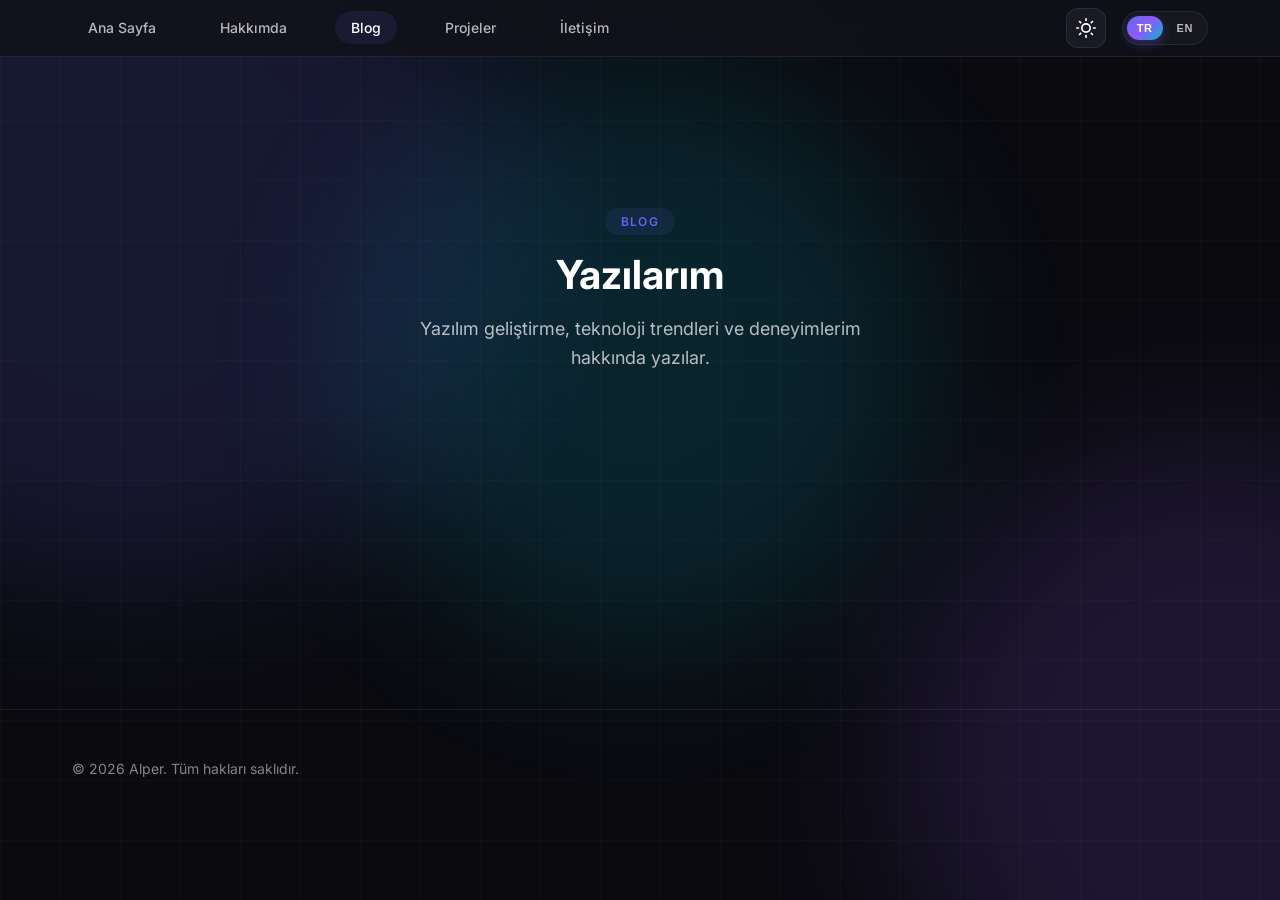
==== blog.html @ 4bd41f68 "Add files via upload" ====
<!DOCTYPE html>
<html lang="tr">

<head>
    <meta charset="UTF-8">
    <meta name="viewport" content="width=device-width, initial-scale=1.0">
    <meta name="description" content="Alper'in blog yazıları - Yazılım, teknoloji ve daha fazlası">
    <title>Blog | Alper</title>
    <link rel="preconnect" href="https://fonts.googleapis.com">
    <link rel="preconnect" href="https://fonts.gstatic.com" crossorigin>
    <link href="https://fonts.googleapis.com/css2?family=Inter:wght@300;400;500;600;700;800&display=swap"
        rel="stylesheet">
    <link rel="stylesheet" href="style.css">
</head>

<body>
    <!-- Animated Background -->
    <div class="bg-gradient">
        <div class="bg-blob"></div>
    </div>
    <div class="bg-grid"></div>
    <canvas id="bg-canvas"></canvas>

    <!-- Navigation -->
    <nav class="navbar scrolled" id="navbar">
        <div class="nav-container">

            <ul class="nav-menu">
                <li><a href="index.html#home" class="nav-link" data-i18n="nav-home">Ana Sayfa</a></li>
                <li><a href="index.html#about" class="nav-link" data-i18n="nav-about">Hakkımda</a></li>
                <li><a href="blog.html" class="nav-link active" data-i18n="nav-blog">Blog</a></li>
                <li><a href="projects.html" class="nav-link" data-i18n="nav-projects">Projeler</a></li>
                <li><a href="index.html#contact" class="nav-link" data-i18n="nav-contact">İletişim</a></li>
            </ul>
            <div class="nav-extra">
                <button id="theme-toggle" class="theme-toggle" aria-label="Toggle theme">
                    <svg class="sun-icon" xmlns="http://www.w3.org/2000/svg" width="20" height="20" viewBox="0 0 24 24"
                        fill="none" stroke="currentColor" stroke-width="2" stroke-linecap="round"
                        stroke-linejoin="round">
                        <circle cx="12" cy="12" r="5" />
                        <line x1="12" y1="1" x2="12" y2="3" />
                        <line x1="12" y1="21" x2="12" y2="23" />
                        <line x1="4.22" y1="4.22" x2="5.64" y2="5.64" />
                        <line x1="18.36" y1="18.36" x2="19.78" y2="19.78" />
                        <line x1="1" y1="12" x2="3" y2="12" />
                        <line x1="21" y1="12" x2="23" y2="12" />
                        <line x1="4.22" y1="19.78" x2="5.64" y2="18.36" />
                        <line x1="18.36" y1="5.64" x2="19.78" y2="4.22" />
                    </svg>
                    <svg class="moon-icon" xmlns="http://www.w3.org/2000/svg" width="20" height="20" viewBox="0 0 24 24"
                        fill="none" stroke="currentColor" stroke-width="2" stroke-linecap="round"
                        stroke-linejoin="round">
                        <path d="M21 12.79A9 9 0 1 1 11.21 3 7 7 0 0 0 21 12.79z" />
                    </svg>
                </button>
                <div class="lang-switch" id="lang-switch">
                    <button class="lang-btn active" data-lang="tr">TR</button>
                    <span class="lang-divider">|</span>
                    <button class="lang-btn" data-lang="en">EN</button>
                </div>
                <button class="nav-toggle" id="nav-toggle" aria-label="Toggle menu">
                    <span></span>
                    <span></span>
                    <span></span>
                </button>
            </div>
        </div>
    </nav>

    <!-- Blog Header -->
    <section class="page-header">
        <div class="section-container">
            <div class="section-header center">
                <span class="section-tag">Blog</span>
                <h1 class="section-title">Yazılarım <br><span class="gradient-text"></span></h1>
                <p class="section-subtitle">
                    Yazılım geliştirme, teknoloji trendleri ve deneyimlerim hakkında yazılar.
                </p>
            </div>
        </div>
    </section>

    <!-- Blog Posts -->
    <section class="blog-page">
        <div class="section-container">
            <div class="blog-grid" id="blog-grid">
                <!-- Articles will be loaded dynamically -->
            </div>
        </div>
    </section>

    <!-- Footer -->
    <footer class="footer">
        <div class="footer-container">
            <p data-i18n="footer-rights">&copy; 2026 Alper. Tüm hakları saklıdır.</p>
        </div>
    </footer>

    <script src="script.js"></script>
    <script>
        // Load all articles on blog page
        loadAllArticles();
    </script>
</body>

</html>
---- style.css ----
/* ============================================
   Modern Design System - GitHub.io Portfolio
   ============================================ */

/* CSS Custom Properties */
:root {
    /* Shared Properties */
    --space-xs: 0.25rem;
    --space-sm: 0.5rem;
    --space-md: 1rem;
    --space-lg: 1.5rem;
    --space-xl: 2rem;
    --space-2xl: 3rem;
    --space-3xl: 4rem;
    --space-4xl: 6rem;

    --font-family: 'Inter', -apple-system, BlinkMacSystemFont, sans-serif;
    --font-size-xs: 0.75rem;
    --font-size-sm: 0.875rem;
    --font-size-base: 1rem;
    --font-size-lg: 1.125rem;
    --font-size-xl: 1.25rem;
    --font-size-2xl: 1.5rem;
    --font-size-3xl: 2rem;
    --font-size-4xl: 2.5rem;
    --font-size-5xl: 3.5rem;
    --font-size-6xl: 4.5rem;

    --blur-sm: 8px;
    --blur-md: 16px;
    --blur-lg: 32px;
    --transition-fast: 150ms ease;
    --transition-base: 300ms ease;
    --transition-slow: 500ms ease;
    --radius-sm: 8px;
    --radius-md: 12px;
    --radius-lg: 16px;
    --radius-xl: 24px;
    --radius-full: 9999px;
}

/* Default Theme Variables (Dark Mode) */
:root {
    --bg-primary: #0a0a0f;
    --bg-secondary: #12121a;
    --bg-tertiary: #1a1a24;
    --bg-glass: rgba(18, 18, 26, 0.82);

    --text-primary: #ffffff;
    --text-secondary: rgba(255, 255, 255, 0.7);
    --text-muted: rgba(255, 255, 255, 0.5);

    --accent-primary: #6366f1;
    --accent-secondary: #8b5cf6;
    --accent-tertiary: #06b6d4;
    --accent-gradient: linear-gradient(135deg, #6366f1 0%, #8b5cf6 50%, #06b6d4 100%);

    --border-color: rgba(255, 255, 255, 0.08);
    --border-glow: rgba(99, 102, 241, 0.3);

    --grid-opacity: 0.02;
    --gradient-opacity-1: 0.15;
    --gradient-opacity-2: 0.12;
    --gradient-opacity-3: 0.1;

    --card-shadow: 0 20px 40px rgba(0, 0, 0, 0.3);
    --nav-shadow: none;
    --btn-secondary-bg: rgba(255, 255, 255, 0.03);
}

/* Light Theme Variables */
[data-theme="light"] {
    --bg-primary: #f8fafc;
    --bg-secondary: #ffffff;
    --bg-tertiary: #f1f5f9;
    --bg-glass: rgba(255, 255, 255, 0.8);

    --text-primary: #0f172a;
    --text-secondary: #475569;
    --text-muted: #64748b;

    --accent-primary: #4f46e5;
    --accent-secondary: #7c3aed;
    --accent-tertiary: #0891b2;
    --accent-gradient: linear-gradient(135deg, #4f46e5 0%, #7c3aed 50%, #0891b2 100%);

    --border-color: rgba(0, 0, 0, 0.08);
    --border-glow: rgba(79, 70, 229, 0.1);

    --grid-opacity: 0.03;
    --gradient-opacity-1: 0.08;
    --gradient-opacity-2: 0.06;
    --gradient-opacity-3: 0.05;

    --card-shadow: 0 4px 20px rgba(0, 0, 0, 0.05);
    --nav-shadow: 0 4px 20px rgba(0, 0, 0, 0.05);
    --btn-secondary-bg: rgba(0, 0, 0, 0.04);
}

/* Reset & Base */
*,
*::before,
*::after {
    margin: 0;
    padding: 0;
    box-sizing: border-box;
}

html {
    scroll-behavior: smooth;
    scroll-padding-top: 80px;
}

body {
    font-family: var(--font-family);
    font-size: var(--font-size-base);
    line-height: 1.6;
    color: var(--text-primary);
    background-color: transparent;
    /* Changed to transparent to show fixed background */
    overflow-x: hidden;
    -webkit-font-smoothing: antialiased;
}

/* Animated Background (Antigravity Style) */
.bg-gradient {
    position: fixed;
    top: 0;
    left: 0;
    width: 100%;
    height: 100vh;
    z-index: -2;
    overflow: hidden;
    background: var(--bg-primary);
    transition: background var(--transition-base);
}

.bg-gradient::before,
.bg-gradient::after,
.bg-blob {
    content: '';
    position: absolute;
    filter: blur(80px);
    border-radius: var(--radius-full);
    z-index: -1;
    opacity: var(--gradient-opacity-1);
    transition: background-color var(--transition-base);
}

/* Blob 1 - Indigo */
.bg-gradient::before {
    width: 60vw;
    height: 60vw;
    background: var(--accent-primary);
    top: calc(-20% + var(--m-y-1, 0px));
    left: calc(-20% + var(--m-x-1, 0px));
    animation: blobFloat 25s ease-in-out infinite alternate;
}

/* Blob 2 - Purple */
.bg-gradient::after {
    width: 50vw;
    height: 50vw;
    background: var(--accent-secondary);
    bottom: calc(-20% - var(--m-y-2, 0px));
    right: calc(-20% - var(--m-x-2, 0px));
    animation: blobFloat 30s ease-in-out infinite alternate-reverse;
}

/* Blob 3 - Cyan */
.bg-blob {
    width: 45vw;
    height: 45vw;
    background: var(--accent-tertiary);
    top: calc(40% + var(--m-y-3, 0px));
    left: calc(50% + var(--m-x-3, 0px));
    transform: translate(-50%, -50%);
    animation: blobFloat 20s ease-in-out infinite alternate;
}

@keyframes blobFloat {
    0% {
        transform: translate(0, 0) scale(1);
    }

    33% {
        transform: translate(5vw, 10vh) scale(1.1);
    }

    66% {
        transform: translate(-5vw, 5vh) scale(0.9);
    }

    100% {
        transform: translate(0, 0) scale(1);
    }
}

.bg-grid {
    position: fixed;
    top: 0;
    left: 0;
    width: 100%;
    height: 100%;
    background-image:
        linear-gradient(rgba(255, 255, 255, var(--grid-opacity)) 1px, transparent 1px),
        linear-gradient(90deg, rgba(255, 255, 255, var(--grid-opacity)) 1px, transparent 1px);
    background-size: 60px 60px;
    z-index: -1;
    transition: background-image var(--transition-base);
}

[data-theme="light"] .bg-grid {
    background-image:
        linear-gradient(rgba(0, 0, 0, var(--grid-opacity)) 1px, transparent 1px),
        linear-gradient(90deg, rgba(0, 0, 0, var(--grid-opacity)) 1px, transparent 1px);
}

#bg-canvas {
    position: fixed;
    top: 0;
    left: 0;
    width: 100%;
    height: 100%;
    z-index: -1;
    pointer-events: none;
    opacity: 0.8;
    /* Increased for better visibility */
}

/* Navigation */
.navbar {
    position: fixed;
    top: 0;
    left: 0;
    right: 0;
    z-index: 1000;
    padding: var(--space-md) 0;
    transition: var(--transition-base);
}

.navbar.scrolled {
    background: var(--bg-glass);
    backdrop-filter: blur(var(--blur-md));
    padding: var(--space-sm) 0;
    border-bottom: 1px solid var(--border-color);
    box-shadow: var(--nav-shadow);
}

.nav-container {
    max-width: 1200px;
    margin: 0 auto;
    padding: 0 var(--space-xl);
    display: flex;
    align-items: center;
    justify-content: space-between;
}

.nav-logo {
    text-decoration: none;
}

.logo-text {
    display: flex;
    align-items: center;
    justify-content: center;
    width: 44px;
    height: 44px;
    border-radius: var(--radius-md);
    background: var(--accent-gradient);
    color: var(--text-primary);
    font-weight: 700;
    font-size: var(--font-size-xl);
    transition: var(--transition-base);
}

.logo-text:hover {
    transform: scale(1.05);
    box-shadow: 0 0 30px rgba(99, 102, 241, 0.4);
}

.nav-menu {
    display: flex;
    gap: var(--space-xl);
    list-style: none;
}

.nav-link {
    color: var(--text-secondary);
    text-decoration: none;
    font-size: var(--font-size-sm);
    font-weight: 500;
    padding: var(--space-sm) var(--space-md);
    border-radius: var(--radius-full);
}

.nav-link:hover {
    color: var(--text-primary);
    background: rgba(255, 255, 255, 0.05);
}

.theme-toggle {
    background: var(--bg-tertiary);
    border: 1px solid var(--border-color);
    color: var(--text-primary);
    width: 40px;
    height: 40px;
    border-radius: var(--radius-md);
    display: flex;
    align-items: center;
    justify-content: center;
    cursor: pointer;
    transition: var(--transition-base);
}

.theme-toggle:hover {
    background: var(--bg-secondary);
    border-color: var(--accent-primary);
}

.theme-toggle .sun-icon {
    display: none;
}

[data-theme="dark"] .theme-toggle .moon-icon {
    display: none;
}

[data-theme="dark"] .theme-toggle .sun-icon {
    display: block;
}

.nav-extra {
    display: flex;
    align-items: center;
    gap: var(--space-md);
}

.lang-switch {
    display: flex;
    align-items: center;
    gap: 4px;
    background: var(--btn-secondary-bg);
    padding: 4px;
    border-radius: var(--radius-full);
    border: 1px solid var(--border-color);
    backdrop-filter: blur(var(--blur-sm));
}

.lang-btn {
    background: none;
    border: none;
    color: var(--text-secondary);
    font-size: 11px;
    font-weight: 700;
    cursor: pointer;
    padding: 6px 10px;
    border-radius: var(--radius-full);
    transition: var(--transition-fast);
    letter-spacing: 0.05em;
}

.lang-btn:hover {
    color: var(--text-primary);
}

.lang-btn.active {
    background: var(--accent-gradient);
    color: var(--text-primary);
    box-shadow: 0 4px 12px rgba(99, 102, 241, 0.3);
}

.lang-divider {
    color: var(--border-color);
    font-size: 10px;
    display: none;
    /* We handle it with padding and background now */
}

.nav-toggle {
    display: none;
    flex-direction: column;
    gap: 5px;
    background: none;
    border: none;
    cursor: pointer;
    padding: var(--space-sm);
}

.nav-toggle span {
    width: 24px;
    height: 2px;
    background: var(--text-primary);
    border-radius: 2px;
    transition: var(--transition-base);
}

/* Hero Section */
.hero {
    min-height: 100vh;
    display: grid;
    grid-template-columns: 1fr 1fr;
    gap: var(--space-4xl);
    align-items: center;
    max-width: 1200px;
    margin: 0 auto;
    padding: var(--space-4xl) var(--space-xl);
}

.hero-content {
    display: flex;
    flex-direction: column;
    gap: var(--space-lg);
}

.hero-badge {
    display: inline-flex;
    align-items: center;
    gap: var(--space-sm);
    padding: var(--space-sm) var(--space-lg);
    background: var(--btn-secondary-bg);
    border: 1px solid var(--border-color);
    border-radius: var(--radius-md);
    width: fit-content;
    font-family: 'Fira Code', 'Courier New', monospace;
    font-size: var(--font-size-sm);
    color: var(--accent-primary);
    animation: fadeInUp 0.6s ease;
}

.badge-dot {
    width: 8px;
    height: 8px;
    background: #22c55e;
    border-radius: 50%;
    animation: pulse 2s infinite;
}

@keyframes pulse {

    0%,
    100% {
        opacity: 1;
    }

    50% {
        opacity: 0.5;
    }
}

.hero-title {
    font-size: var(--font-size-6xl);
    font-weight: 800;
    line-height: 1.1;
    animation: fadeInUp 0.6s ease 0.1s both;
}

.title-line {
    display: block;
}

.title-gradient {
    display: block;
    background: var(--accent-gradient);
    -webkit-background-clip: text;
    -webkit-text-fill-color: transparent;
    background-clip: text;
}

.hero-description {
    font-size: var(--font-size-lg);
    color: var(--text-secondary);
    max-width: 480px;
    animation: fadeInUp 0.6s ease 0.2s both;
}

.hero-cta {
    display: flex;
    gap: var(--space-md);
    margin-top: var(--space-md);
    animation: fadeInUp 0.6s ease 0.3s both;
}

.btn {
    display: inline-flex;
    align-items: center;
    gap: var(--space-sm);
    padding: var(--space-md) var(--space-xl);
    border-radius: var(--radius-full);
    font-size: var(--font-size-sm);
    font-weight: 600;
    text-decoration: none;
    cursor: pointer;
    transition: var(--transition-base);
}

.btn-primary {
    background: var(--accent-gradient);
    color: var(--text-primary);
    border: 1px solid rgba(255, 255, 255, 0.1);
}

.btn-primary:hover {
    transform: translateY(-2px);
    box-shadow: 0 10px 40px rgba(99, 102, 241, 0.4);
}

.btn-primary svg {
    transition: var(--transition-base);
}

.btn-primary:hover svg {
    transform: translateX(4px);
}

.btn-secondary {
    background: var(--btn-secondary-bg);
    color: var(--text-primary);
    border: 1px solid var(--border-color);
}

.btn-secondary:hover {
    background: var(--bg-tertiary);
    border-color: var(--accent-primary);
    transform: translateY(-2px);
}

.btn-outline {
    background: transparent;
    color: var(--text-primary);
    border: 1px solid var(--border-color);
}

.btn-outline:hover {
    background: rgba(255, 255, 255, 0.05);
    border-color: var(--text-muted);
}

.btn-ghost {
    background: transparent;
    color: var(--text-muted);
    border: 1px solid var(--border-color);
}

.btn-ghost:hover {
    color: var(--text-primary);
    background: rgba(255, 255, 255, 0.05);
}

.hero-stats {
    display: flex;
    gap: var(--space-2xl);
    margin-top: var(--space-xl);
    animation: fadeInUp 0.6s ease 0.4s both;
}

.stat {
    display: flex;
    flex-direction: column;
}

.stat-number {
    font-size: var(--font-size-2xl);
    font-weight: 700;
    color: var(--text-primary);
}

.stat-label {
    font-size: var(--font-size-xs);
    color: var(--text-muted);
    text-transform: uppercase;
    letter-spacing: 0.05em;
}

/* Hero Visual */
.hero-visual {
    display: flex;
    justify-content: center;
    align-items: center;
    animation: fadeInUp 0.8s ease 0.3s both;
}

.hero-card {
    position: relative;
    width: 100%;
    max-width: 400px;
}

.card-glow {
    position: absolute;
    inset: -60px;
    background: var(--accent-gradient);
    opacity: 0.35;
    filter: blur(80px);
    border-radius: 50%;
    animation: glowPulse 4s ease-in-out infinite;
}

@keyframes glowPulse {

    0%,
    100% {
        opacity: 0.35;
        transform: scale(1);
    }

    50% {
        opacity: 0.5;
        transform: scale(1.15);
    }
}

.code-window {
    position: relative;
    background: #0d1117;
    /* Solid dark background for better contrast */
    border: 1px solid rgba(255, 255, 255, 0.1);
    border-radius: var(--radius-lg);
    backdrop-filter: blur(20px);
    overflow: hidden;
    box-shadow:
        0 25px 50px -12px rgba(0, 0, 0, 0.6),
        0 0 20px rgba(99, 102, 241, 0.2);
}

.window-header {
    display: flex;
    gap: var(--space-sm);
    padding: var(--space-md);
    background: rgba(0, 0, 0, 0.2);
    border-bottom: 1px solid var(--border-color);
}

.dot {
    width: 12px;
    height: 12px;
    border-radius: 50%;
}

.dot.red {
    background: #ff5f56;
}

.dot.yellow {
    background: #ffbd2e;
}

.dot.green {
    background: #27ca40;
}

.code-content {
    padding: var(--space-lg);
    font-family: 'Fira Code', 'Monaco', monospace;
    font-size: var(--font-size-sm);
    line-height: 1.8;
    overflow-x: auto;
    color: #ffffff;
}

.code-content code {
    display: block;
    white-space: pre;
}

.keyword {
    color: #c792ea;
}

.variable {
    color: #82aaff;
}

.property {
    color: #89ddff;
}

.string {
    color: #c3e88d;
}

/* Sections Common */
.section-container {
    max-width: 1200px;
    margin: 0 auto;
    padding: var(--space-xl) var(--space-3xl);
}

.section-header {
    margin-bottom: var(--space-3xl);
}

.section-header.center {
    text-align: center;
}

.section-tag {
    display: inline-block;
    padding: var(--space-xs) var(--space-md);
    background: rgba(99, 102, 241, 0.1);
    color: var(--accent-primary);
    font-size: var(--font-size-xs);
    font-weight: 600;
    text-transform: uppercase;
    letter-spacing: 0.1em;
    border-radius: var(--radius-full);
    margin-bottom: var(--space-md);
}

.section-title {
    font-size: var(--font-size-4xl);
    font-weight: 700;
    line-height: 1.2;
}

.gradient-text {
    background: var(--accent-gradient);
    -webkit-background-clip: text;
    -webkit-text-fill-color: transparent;
    background-clip: text;
}

.section-subtitle {
    font-size: var(--font-size-lg);
    color: var(--text-secondary);
    margin-top: var(--space-md);
    max-width: 500px;
    margin-left: auto;
    margin-right: auto;
}

/* About Section */
.about {
    position: relative;
}

.about-content {
    display: grid;
    gap: var(--space-xl);
}

.about-text {
    display: flex;
    flex-direction: column;
    gap: var(--space-md);
}

.about-text p {
    color: var(--text-secondary);
    font-size: var(--font-size-lg);
}

.skills-grid {
    display: grid;
    grid-template-columns: repeat(auto-fit, minmax(250px, 1fr));
    gap: var(--space-lg);
}

.skill-card {
    padding: var(--space-xl);
    background: var(--bg-glass);
    border: 1px solid var(--border-color);
    border-radius: var(--radius-lg);
    backdrop-filter: blur(var(--blur-sm));
    transition: var(--transition-base);
}

.skill-card:hover {
    transform: translateY(-4px);
    border-color: var(--border-glow);
    box-shadow: 0 20px 40px rgba(0, 0, 0, 0.3);
}

.skill-icon {
    display: flex;
    align-items: center;
    justify-content: center;
    width: 48px;
    height: 48px;
    background: var(--accent-gradient);
    border-radius: var(--radius-md);
    margin-bottom: var(--space-md);
}

.skill-icon svg {
    color: var(--text-primary);
}

.skill-card h3 {
    font-size: var(--font-size-lg);
    font-weight: 600;
    margin-bottom: var(--space-sm);
}

.skill-card p {
    color: var(--text-muted);
    font-size: var(--font-size-sm);
}

/* Projects Section */
.projects {
    position: relative;
}

.projects-grid {
    display: grid;
    grid-template-columns: repeat(auto-fit, minmax(340px, 1fr));
    gap: var(--space-lg);
}

.project-card {
    background: var(--bg-glass);
    border: 1px solid var(--border-color);
    border-radius: var(--radius-xl);
    overflow: hidden;
    backdrop-filter: blur(var(--blur-sm));
    transition: var(--transition-base);
}

.project-card:hover {
    transform: translateY(-8px);
    border-color: var(--border-glow);
    box-shadow: 0 30px 60px rgba(0, 0, 0, 0.4);
}

.project-card.featured {
    grid-column: span 2;
}

.project-image {
    position: relative;
    height: 200px;
    background: linear-gradient(135deg, var(--bg-secondary), var(--bg-tertiary));
    overflow: hidden;
}

.project-card.featured .project-image {
    height: 280px;
}

.project-placeholder {
    position: absolute;
    inset: 0;
    display: flex;
    align-items: center;
    justify-content: center;
    color: var(--text-muted);
}

.project-overlay {
    position: absolute;
    inset: 0;
    background: linear-gradient(to top, var(--bg-secondary) 0%, transparent 100%);
}

.project-content {
    padding: var(--space-xl);
}

.project-tags {
    display: flex;
    flex-wrap: wrap;
    gap: var(--space-sm);
    margin-bottom: var(--space-md);
}

.tag {
    padding: var(--space-xs) var(--space-sm);
    background: rgba(99, 102, 241, 0.1);
    color: var(--accent-primary);
    font-size: var(--font-size-xs);
    font-weight: 500;
    border-radius: var(--radius-sm);
}

.project-title {
    font-size: var(--font-size-xl);
    font-weight: 600;
    margin-bottom: var(--space-sm);
}

.project-description {
    color: var(--text-secondary);
    font-size: var(--font-size-sm);
    margin-bottom: var(--space-lg);
}

.project-links {
    display: flex;
    gap: var(--space-md);
}

.project-link {
    display: inline-flex;
    align-items: center;
    gap: var(--space-sm);
    color: var(--text-secondary);
    text-decoration: none;
    font-size: var(--font-size-sm);
    font-weight: 500;
    transition: var(--transition-fast);
}

.project-link:hover {
    color: var(--accent-primary);
}

/* Contact Section */
.contact {
    position: relative;
}

.contact-content {
    display: flex;
    flex-direction: column;
    align-items: center;
    gap: var(--space-xl);
}

.contact-card {
    position: relative;
    display: flex;
    align-items: center;
    padding: var(--space-xs);
    background: var(--bg-glass);
    border: 1px solid var(--border-color);
    border-radius: var(--radius-full);
    backdrop-filter: blur(var(--blur-md));
    transition: width 2s ease-in-out;
    background: 2s ease-in-out;
    border-color: 2s ease-in-out;
    box-shadow: 2s ease-in-out;
    width: 56px;
    height: 56px;
    cursor: pointer;
}

@keyframes scale-up-left-normal {
    0% {
        transform: scale(0.5);
        transform-origin: 0% 50%;
    }

    100% {
        transform: scale(1);
        transform-origin: 0% 50%;
    }
}


.contact-card:hover {
    animation: scale-up-left-normal 1s ease 0s normal backwards;
    width: 320px;
    background: rgba(255, 255, 255, 0.08);
    border-color: var(--accent-primary);
    box-shadow: 0 10px 30px rgba(0, 0, 0, 0.3);
}

.contact-icon {
    width: 40px;
    height: 40px;
    min-width: 40px;
    display: flex;
    align-items: center;
    justify-content: center;
    background: var(--accent-gradient);
    border-radius: var(--radius-full);
    flex-shrink: 0;
    margin: 4px;
    box-shadow: 0 4px 10px rgba(0, 0, 0, 0.2);
    transition: transform 2s ease-in-out;
}

.contact-icon svg {
    width: 20px;
    height: 20px;
    color: var(--text-primary);
}

.contact-info-wrapper {
    margin-left: var(--space-md);
    opacity: 0;
    transform: translateX(20px);
    transition: opacity 1.8s ease-in-out,
        transform 1.8s ease-in-out;
    white-space: nowrap;
}

.contact-card:hover .contact-info-wrapper {
    opacity: 1;
    transform: translateX(0);
}

.contact-buttons {
    display: flex;
    gap: var(--space-xl);
    align-items: center;
    justify-content: center;
}

.contact-email-card {
    position: relative;
    display: flex;
    flex-direction: row;
    align-items: center;
    justify-content: flex-start;
    width: 64px;
    height: 64px;
    background: var(--bg-glass);
    border: 1px solid var(--border-color);
    border-radius: var(--radius-full);
    backdrop-filter: blur(var(--blur-md));
    transition: width 0.7s cubic-bezier(0.65, 0, 0.35, 1);
    overflow: hidden;
    cursor: default;
    transform-origin: left center;
    padding: 0;
    box-sizing: border-box;
}

.contact-email-card:hover {
    width: 340px;
    border-color: var(--accent-primary);
    box-shadow: 0 10px 20px rgba(99, 102, 241, 0.1);
}

.contact-email-card .contact-icon {
    width: 62px;
    height: 62px;
    min-width: 62px;
    display: flex;
    align-items: center;
    justify-content: center;
    flex-shrink: 0;
    margin: 0;
}

.contact-email-card .contact-icon svg {
    width: 28px;
    height: 28px;
    color: var(--text-primary);
}

.contact-email-info {
    opacity: 0;
    transform: translateX(10px);
    transition: all 0.55s cubic-bezier(0.65, 0, 0.35, 1);
    white-space: nowrap;
    padding-left: var(--space-md);
    padding-right: var(--space-xl);
}

.contact-email-card:hover .contact-email-info {
    opacity: 1;
    transform: translateX(0);
}

.contact-email-text {
    font-size: var(--font-size-lg);
    font-weight: 600;
    color: var(--text-primary);
}

.contact-btn {
    display: flex;
    align-items: center;
    justify-content: center;
    width: 64px;
    height: 64px;
    background: var(--bg-glass);
    border: 1px solid var(--border-color);
    border-radius: var(--radius-full);
    color: var(--text-primary);
    transition: all 0.4s cubic-bezier(0.4, 0, 0.2, 1);
    backdrop-filter: blur(var(--blur-md));
}

.contact-btn:hover {
    transform: translateY(-5px) scale(1.05);
    border-color: var(--accent-primary);
    background: rgba(255, 255, 255, 0.08);
    box-shadow: 0 15px 30px rgba(99, 102, 241, 0.2);
    color: var(--accent-primary);
}

.contact-btn svg {
    width: 28px;
    height: 28px;
}

/* Footer */
.footer {
    border-top: 1px solid var(--border-color);
    padding: var(--space-2xl) 0;
}

.footer-container {
    max-width: 1200px;
    margin: 0 auto;
    padding: 0 var(--space-xl);
    display: flex;
    justify-content: space-between;
    align-items: center;
    flex-wrap: wrap;
    gap: var(--space-md);
}

.footer p {
    color: var(--text-muted);
    font-size: var(--font-size-sm);
}

.footer-tagline {
    color: var(--text-secondary);
}

/* Animations */
@keyframes fadeInUp {
    from {
        opacity: 0;
        transform: translateY(30px);
    }

    to {
        opacity: 1;
        transform: translateY(0);
    }
}

.fade-in {
    opacity: 0;
    transform: translateY(30px);
    transition: opacity 0.6s ease, transform 0.6s ease;
}

.fade-in.visible {
    opacity: 1;
    transform: translateY(0);
}

/* Responsive */
@media (max-width: 1024px) {
    .hero {
        grid-template-columns: 1fr;
        text-align: center;
        gap: var(--space-3xl);
    }

    .hero-content {
        align-items: center;
    }

    .hero-badge {
        margin-left: auto;
        margin-right: auto;
    }

    .hero-description {
        margin-left: auto;
        margin-right: auto;
    }

    .hero-cta {
        justify-content: center;
    }

    .hero-stats {
        justify-content: center;
    }

    .hero-visual {
        order: -1;
    }

    .hero-card {
        max-width: 350px;
    }

    .project-card.featured {
        grid-column: span 1;
    }
}

@media (max-width: 768px) {
    :root {
        --font-size-6xl: 2.5rem;
        --font-size-5xl: 2rem;
        --font-size-4xl: 1.75rem;
    }

    .nav-menu {
        position: fixed;
        top: 0;
        right: -100%;
        width: 100%;
        height: 100vh;
        background: var(--bg-primary);
        flex-direction: column;
        justify-content: center;
        align-items: center;
        transition: var(--transition-base);
    }

    .nav-menu.active {
        right: 0;
    }

    .nav-toggle {
        display: flex;
        z-index: 1001;
    }

    .nav-toggle.active span:nth-child(1) {
        transform: rotate(45deg) translate(5px, 5px);
    }

    .nav-toggle.active span:nth-child(2) {
        opacity: 0;
    }

    .nav-toggle.active span:nth-child(3) {
        transform: rotate(-45deg) translate(5px, -5px);
    }

    .hero-stats {
        flex-direction: column;
        gap: var(--space-md);
    }

    .projects-grid {
        grid-template-columns: 1fr;
    }

    .footer-container {
        flex-direction: column;
        text-align: center;
    }
}

/* ============================================
   Blog Section Styles
   ============================================ */

/* Blog Grid */
.blog {
    position: relative;
}

.blog-grid {
    display: grid;
    grid-template-columns: repeat(auto-fit, minmax(320px, 1fr));
    gap: var(--space-lg);
    margin-bottom: var(--space-2xl);
}

.blog-cta {
    text-align: center;
    margin-top: var(--space-xl);
}

/* Blog Card */
.blog-card {
    display: flex;
    flex-direction: column;
    background: var(--bg-glass);
    border: 1px solid var(--border-color);
    border-radius: var(--radius-xl);
    overflow: hidden;
    backdrop-filter: blur(var(--blur-sm));
    transition: var(--transition-base);
    text-decoration: none;
}

.blog-card:hover {
    transform: translateY(-6px);
    border-color: var(--border-glow);
    box-shadow: 0 25px 50px rgba(0, 0, 0, 0.35);
}

.blog-card-image {
    position: relative;
    height: 180px;
    background: linear-gradient(135deg, var(--accent-primary) 0%, var(--accent-secondary) 100%);
    display: flex;
    align-items: center;
    justify-content: center;
    overflow: hidden;
}

.blog-card-image::before {
    content: '';
    position: absolute;
    inset: 0;
    background: url("data:image/svg+xml,%3Csvg width='60' height='60' viewBox='0 0 60 60' xmlns='http://www.w3.org/2000/svg'%3E%3Cg fill='none' fill-rule='evenodd'%3E%3Cg fill='%23ffffff' fill-opacity='0.05'%3E%3Cpath d='M36 34v-4h-2v4h-4v2h4v4h2v-4h4v-2h-4zm0-30V0h-2v4h-4v2h4v4h2V6h4V4h-4zM6 34v-4H4v4H0v2h4v4h2v-4h4v-2H6zM6 4V0H4v4H0v2h4v4h2V6h4V4H6z'/%3E%3C/g%3E%3C/g%3E%3C/svg%3E");
}

/* Blog Image Styling */
.blog-card-image img {
    width: 100%;
    height: 100%;
    object-fit: cover;
    transition: transform 0.5s ease;
}

.blog-card:hover .blog-card-image img {
    transform: scale(1.1);
}

.blog-card-icon {
    color: rgba(255, 255, 255, 0.3);
    z-index: 1;
}

.blog-card-content {
    padding: var(--space-xl);
    display: flex;
    flex-direction: column;
    flex-grow: 1;
}

.blog-card-meta {
    display: flex;
    align-items: center;
    gap: var(--space-md);
    margin-bottom: var(--space-md);
    font-size: var(--font-size-xs);
    color: var(--text-muted);
}

.blog-card-category {
    padding: var(--space-xs) var(--space-sm);
    background: rgba(99, 102, 241, 0.1);
    color: var(--accent-primary);
    border-radius: var(--radius-sm);
    font-weight: 500;
}

.blog-card-title {
    font-size: var(--font-size-xl);
    font-weight: 600;
    color: var(--text-primary);
    margin-bottom: var(--space-sm);
    line-height: 1.3;
}

.blog-card-excerpt {
    font-size: var(--font-size-sm);
    color: var(--text-secondary);
    line-height: 1.6;
    flex-grow: 1;
}

.blog-card-footer {
    display: flex;
    align-items: center;
    justify-content: space-between;
    margin-top: var(--space-lg);
    padding-top: var(--space-md);
    border-top: 1px solid var(--border-color);
}

.blog-card-read {
    display: inline-flex;
    align-items: center;
    gap: var(--space-sm);
    color: var(--accent-primary);
    font-size: var(--font-size-sm);
    font-weight: 500;
}

.blog-card-read svg {
    transition: var(--transition-fast);
}

.blog-card:hover .blog-card-read svg {
    transform: translateX(4px);
}

/* Page Header for Blog/Article */
.page-header {
    padding-top: calc(80px + var(--space-4xl));
    padding-bottom: var(--space-xl);
}

/* Blog Page */
.blog-page {
    padding-bottom: var(--space-4xl);
}

/* Article Page */
.article-page {
    max-width: 800px;
    margin: 0 auto;
    padding: calc(80px + var(--space-4xl)) var(--space-xl) var(--space-4xl);
}

.article-header {
    margin-bottom: var(--space-2xl);
    text-align: center;
}

.article-featured-image {
    width: 100%;
    height: 400px;
    border-radius: var(--radius-xl);
    overflow: hidden;
    margin-bottom: var(--space-2xl);
    box-shadow: 0 20px 40px rgba(0, 0, 0, 0.3);
}

.article-featured-image img {
    width: 100%;
    height: 100%;
    object-fit: cover;
}

.article-category {
    display: inline-block;
    padding: var(--space-xs) var(--space-md);
    background: rgba(99, 102, 241, 0.1);
    color: var(--accent-primary);
    font-size: var(--font-size-xs);
    font-weight: 600;
    text-transform: uppercase;
    letter-spacing: 0.1em;
    border-radius: var(--radius-full);
    margin-bottom: var(--space-md);
}

.article-title {
    font-size: var(--font-size-4xl);
    font-weight: 700;
    line-height: 1.2;
    margin-bottom: var(--space-lg);
}

.article-meta {
    display: flex;
    align-items: center;
    justify-content: center;
    gap: var(--space-lg);
    color: var(--text-muted);
    font-size: var(--font-size-sm);
}

.article-meta span {
    display: flex;
    align-items: center;
    gap: var(--space-sm);
}

.article-content {
    color: var(--text-secondary);
    font-size: var(--font-size-lg);
    line-height: 1.8;
}

.article-content h2 {
    color: var(--text-primary);
    font-size: var(--font-size-2xl);
    font-weight: 600;
    margin-top: var(--space-3xl);
    margin-bottom: var(--space-lg);
}

.article-content h3 {
    color: var(--text-primary);
    font-size: var(--font-size-xl);
    font-weight: 600;
    margin-top: var(--space-2xl);
    margin-bottom: var(--space-md);
}

.article-content p {
    margin-bottom: var(--space-lg);
}

.article-content a {
    color: var(--accent-primary);
    text-decoration: none;
    border-bottom: 1px solid transparent;
    transition: var(--transition-fast);
}

.article-content a:hover {
    border-bottom-color: var(--accent-primary);
}

.article-content code {
    background: var(--bg-tertiary);
    padding: var(--space-xs) var(--space-sm);
    border-radius: var(--radius-sm);
    font-family: 'Fira Code', monospace;
    font-size: 0.9em;
}

.article-content pre {
    background: var(--bg-secondary);
    border: 1px solid var(--border-color);
    border-radius: var(--radius-md);
    padding: var(--space-lg);
    overflow-x: auto;
    margin: var(--space-xl) 0;
}

.article-content pre code {
    background: none;
    padding: 0;
}

.article-content ul,
.article-content ol {
    margin: var(--space-lg) 0;
    padding-left: var(--space-xl);
}

.article-content li {
    margin-bottom: var(--space-sm);
}

.article-content blockquote {
    border-left: 3px solid var(--accent-primary);
    padding-left: var(--space-lg);
    margin: var(--space-xl) 0;
    font-style: italic;
    color: var(--text-muted);
}

.article-tags {
    display: flex;
    flex-wrap: wrap;
    gap: var(--space-sm);
    margin-top: var(--space-3xl);
    padding-top: var(--space-xl);
    border-top: 1px solid var(--border-color);
}

.article-back {
    display: inline-flex;
    align-items: center;
    gap: var(--space-sm);
    color: var(--text-secondary);
    text-decoration: none;
    font-size: var(--font-size-sm);
    font-weight: 500;
    margin-bottom: var(--space-xl);
    transition: var(--transition-fast);
}

.article-back:hover {
    color: var(--accent-primary);
}

.article-back svg {
    transition: var(--transition-fast);
}

.article-back:hover svg {
    transform: translateX(-4px);
}

/* Nav link active state */
.nav-link.active {
    color: var(--text-primary);
    background: rgba(99, 102, 241, 0.1);
}

/* Responsive Blog */
@media (max-width: 768px) {
    .blog-grid {
        grid-template-columns: 1fr;
    }

    .article-title {
        font-size: var(--font-size-3xl);
    }

    .article-meta {
        flex-direction: column;
        gap: var(--space-sm);
    }
}

/* ============================================
   GitHub Projects Page Styles
   ============================================ */

/* GitHub Stats */
.github-stats {
    margin-top: var(--space-2xl);
}

.github-stats-grid {
    display: grid;
    grid-template-columns: repeat(4, 1fr);
    gap: var(--space-lg);
}

.github-stat-card {
    display: flex;
    flex-direction: column;
    align-items: center;
    padding: var(--space-xl);
    background: var(--bg-glass);
    border: 1px solid var(--border-color);
    border-radius: var(--radius-xl);
    backdrop-filter: blur(var(--blur-sm));
    transition: var(--transition-base);
}

.github-stat-card:hover {
    transform: translateY(-4px);
    border-color: var(--border-glow);
    box-shadow: 0 20px 40px rgba(0, 0, 0, 0.3);
}

.github-stat-icon {
    display: flex;
    align-items: center;
    justify-content: center;
    width: 48px;
    height: 48px;
    background: var(--accent-gradient);
    border-radius: var(--radius-md);
    margin-bottom: var(--space-md);
}

.github-stat-icon svg {
    color: var(--text-primary);
}

.github-stat-value {
    font-size: var(--font-size-3xl);
    font-weight: 700;
    color: var(--text-primary);
    background: var(--accent-gradient);
    -webkit-background-clip: text;
    -webkit-text-fill-color: transparent;
    background-clip: text;
}

.github-stat-label {
    font-size: var(--font-size-sm);
    color: var(--text-muted);
    text-transform: uppercase;
    letter-spacing: 0.05em;
    margin-top: var(--space-xs);
}

/* Filter Tabs */
.projects-filter-section {
    padding-top: 0;
    padding-bottom: var(--space-xl);
}

.filter-tabs {
    display: flex;
    gap: var(--space-md);
    justify-content: center;
    flex-wrap: wrap;
}

.filter-tab {
    display: inline-flex;
    align-items: center;
    gap: var(--space-sm);
    padding: var(--space-md) var(--space-xl);
    background: var(--bg-glass);
    border: 1px solid var(--border-color);
    border-radius: var(--radius-full);
    color: var(--text-secondary);
    font-size: var(--font-size-sm);
    font-weight: 500;
    cursor: pointer;
    transition: var(--transition-base);
}

.filter-tab:hover {
    border-color: var(--text-muted);
    color: var(--text-primary);
}

.filter-tab.active {
    background: var(--accent-gradient);
    border-color: transparent;
    color: var(--text-primary);
}

.filter-tab svg {
    opacity: 0.7;
}

.filter-tab.active svg {
    opacity: 1;
}

/* Projects Page */
.projects-page {
    padding-top: 0;
    padding-bottom: var(--space-4xl);
}

/* GitHub Projects Grid */
.github-projects-grid {
    display: grid;
    grid-template-columns: repeat(auto-fill, minmax(350px, 1fr));
    gap: var(--space-lg);
}

/* Loading State */
.projects-loading {
    display: flex;
    flex-direction: column;
    align-items: center;
    gap: var(--space-lg);
    padding: var(--space-4xl);
    color: var(--text-secondary);
}

.loading-spinner {
    width: 48px;
    height: 48px;
    border: 3px solid var(--border-color);
    border-top-color: var(--accent-primary);
    border-radius: 50%;
    animation: spin 1s linear infinite;
}

@keyframes spin {
    to {
        transform: rotate(360deg);
    }
}

/* Error State */
.projects-error {
    display: flex;
    flex-direction: column;
    align-items: center;
    gap: var(--space-lg);
    padding: var(--space-4xl);
    color: var(--text-secondary);
    text-align: center;
}

.projects-error svg {
    color: var(--text-muted);
}

/* GitHub Project Card */
.github-project-card {
    display: flex;
    flex-direction: column;
    padding: var(--space-xl);
    background: var(--bg-glass);
    border: 1px solid var(--border-color);
    border-radius: var(--radius-xl);
    backdrop-filter: blur(var(--blur-sm));
    transition: var(--transition-base);
}

.github-project-card:hover {
    transform: translateY(-6px);
    border-color: var(--border-glow);
    box-shadow: 0 25px 50px rgba(0, 0, 0, 0.35);
}

.github-project-header {
    display: flex;
    align-items: center;
    gap: var(--space-md);
    margin-bottom: var(--space-md);
}

.github-project-icon {
    display: flex;
    align-items: center;
    justify-content: center;
    width: 40px;
    height: 40px;
    background: rgba(99, 102, 241, 0.1);
    border-radius: var(--radius-md);
    color: var(--accent-primary);
    flex-shrink: 0;
}

.github-project-name {
    font-size: var(--font-size-lg);
    font-weight: 600;
    color: var(--text-primary);
    overflow: hidden;
    text-overflow: ellipsis;
    white-space: nowrap;
}

.github-project-description {
    font-size: var(--font-size-sm);
    color: var(--text-secondary);
    line-height: 1.6;
    flex-grow: 1;
    margin-bottom: var(--space-lg);
    display: -webkit-box;
    -webkit-line-clamp: 3;
    line-clamp: 3;
    -webkit-box-orient: vertical;
    overflow: hidden;
}

.github-project-meta {
    display: flex;
    align-items: center;
    gap: var(--space-lg);
    margin-bottom: var(--space-lg);
    flex-wrap: wrap;
}

.github-project-language {
    display: inline-flex;
    align-items: center;
    gap: var(--space-sm);
    font-size: var(--font-size-xs);
    color: var(--text-secondary);
}

.language-dot {
    width: 12px;
    height: 12px;
    border-radius: 50%;
}

.github-project-stat {
    display: inline-flex;
    align-items: center;
    gap: var(--space-xs);
    font-size: var(--font-size-xs);
    color: var(--text-muted);
}

.github-project-stat svg {
    opacity: 0.7;
}

.github-project-footer {
    display: flex;
    align-items: center;
    justify-content: space-between;
    padding-top: var(--space-md);
    border-top: 1px solid var(--border-color);
}

.github-project-updated {
    display: inline-flex;
    align-items: center;
    gap: var(--space-sm);
    font-size: var(--font-size-xs);
    color: var(--text-muted);
}

.github-project-links {
    display: flex;
    gap: var(--space-md);
}

.github-project-link {
    display: flex;
    align-items: center;
    justify-content: center;
    width: 36px;
    height: 36px;
    background: rgba(255, 255, 255, 0.05);
    border-radius: var(--radius-md);
    color: var(--text-secondary);
    transition: var(--transition-fast);
}

.github-project-link:hover {
    background: var(--accent-primary);
    color: var(--text-primary);
}

/* ============================================
   Enhanced Blog Styles
   ============================================ */

/* Article Share */
.article-share {
    display: flex;
    align-items: center;
    gap: var(--space-lg);
    margin-top: var(--space-2xl);
    padding-top: var(--space-xl);
    border-top: 1px solid var(--border-color);
}

.share-label {
    font-size: var(--font-size-sm);
    color: var(--text-muted);
    font-weight: 500;
}

.share-buttons {
    display: flex;
    gap: var(--space-md);
}

.share-button {
    display: flex;
    align-items: center;
    justify-content: center;
    width: 44px;
    height: 44px;
    background: var(--bg-glass);
    border: 1px solid var(--border-color);
    border-radius: var(--radius-md);
    color: var(--text-secondary);
    text-decoration: none;
    cursor: pointer;
    transition: var(--transition-fast);
}

.share-button:hover {
    transform: translateY(-2px);
    border-color: var(--border-glow);
}

.share-button.twitter:hover {
    background: #1da1f2;
    border-color: #1da1f2;
    color: white;
}

.share-button.linkedin:hover {
    background: #0077b5;
    border-color: #0077b5;
    color: white;
}

.share-button.copy:hover {
    background: var(--accent-primary);
    border-color: var(--accent-primary);
    color: white;
}

/* Toast Notification */
.toast {
    position: fixed;
    bottom: 30px;
    left: 50%;
    transform: translateX(-50%) translateY(100px);
    padding: var(--space-md) var(--space-xl);
    background: var(--accent-gradient);
    color: var(--text-primary);
    font-size: var(--font-size-sm);
    font-weight: 500;
    border-radius: var(--radius-full);
    box-shadow: 0 10px 40px rgba(99, 102, 241, 0.4);
    z-index: 9999;
    opacity: 0;
    transition: all 0.3s ease;
}

.toast.show {
    transform: translateX(-50%) translateY(0);
    opacity: 1;
}

/* Code Block Styles */
.code-block {
    background: var(--bg-secondary);
    border: 1px solid var(--border-color);
    border-radius: var(--radius-md);
    padding: var(--space-lg);
    overflow-x: auto;
    margin: var(--space-xl) 0;
    position: relative;
}

.code-block::before {
    content: attr(class);
    position: absolute;
    top: 0;
    right: 0;
    padding: var(--space-xs) var(--space-md);
    background: rgba(99, 102, 241, 0.1);
    color: var(--accent-primary);
    font-size: var(--font-size-xs);
    text-transform: uppercase;
    letter-spacing: 0.05em;
    border-radius: 0 var(--radius-md) 0 var(--radius-md);
}

.code-block code {
    font-family: 'Fira Code', 'Monaco', monospace;
    font-size: var(--font-size-sm);
    line-height: 1.6;
    color: var(--text-secondary);
}

.article-content {
    line-height: 1.8;
    color: var(--text-secondary);
}

.article-content p {
    margin-bottom: var(--space-lg);
}

.content-image {
    margin: var(--space-2xl) 0;
    text-align: center;
    width: 100%;
}

.content-image img {
    max-width: 100%;
    height: auto;
    border-radius: var(--radius-lg);
    box-shadow: 0 10px 30px rgba(0, 0, 0, 0.2);
}

/* Syntax Highlighting */
.code-keyword {
    color: #c792ea;
}

.code-string {
    color: #c3e88d;
}

.code-number {
    color: #f78c6c;
}

.code-comment {
    color: #546e7a;
    font-style: italic;
}

/* Article Error */
.article-error {
    text-align: center;
    padding: var(--space-4xl);
    color: var(--text-muted);
}

/* No Projects */
.no-projects {
    text-align: center;
    padding: var(--space-4xl);
    color: var(--text-muted);
    grid-column: 1 / -1;
}

.no-projects a {
    color: var(--accent-primary);
    text-decoration: none;
}

.no-projects a:hover {
    text-decoration: underline;
}

/* Projects CTA */
.projects-cta {
    text-align: center;
    margin-top: var(--space-2xl);
}

.projects-cta .btn {
    gap: var(--space-sm);
}

/* Inline Loading */
.projects-loading-inline {
    display: flex;
    justify-content: center;
    align-items: center;
    padding: var(--space-4xl);
    grid-column: 1 / -1;
}

/* ============================================
   Responsive Additions
   ============================================ */

@media (max-width: 1024px) {
    .github-stats-grid {
        grid-template-columns: repeat(2, 1fr);
    }
}

@media (max-width: 768px) {
    .github-stats-grid {
        grid-template-columns: repeat(2, 1fr);
        gap: var(--space-md);
    }

    .github-stat-card {
        padding: var(--space-lg);
    }

    .github-stat-value {
        font-size: var(--font-size-2xl);
    }

    .filter-tabs {
        gap: var(--space-sm);
    }

    .filter-tab {
        padding: var(--space-sm) var(--space-lg);
        font-size: var(--font-size-xs);
    }

    .github-projects-grid {
        grid-template-columns: 1fr;
    }

    .article-share {
        flex-direction: column;
        align-items: flex-start;
    }
}

@media (max-width: 480px) {
    .github-stats-grid {
        grid-template-columns: 1fr;
    }
}
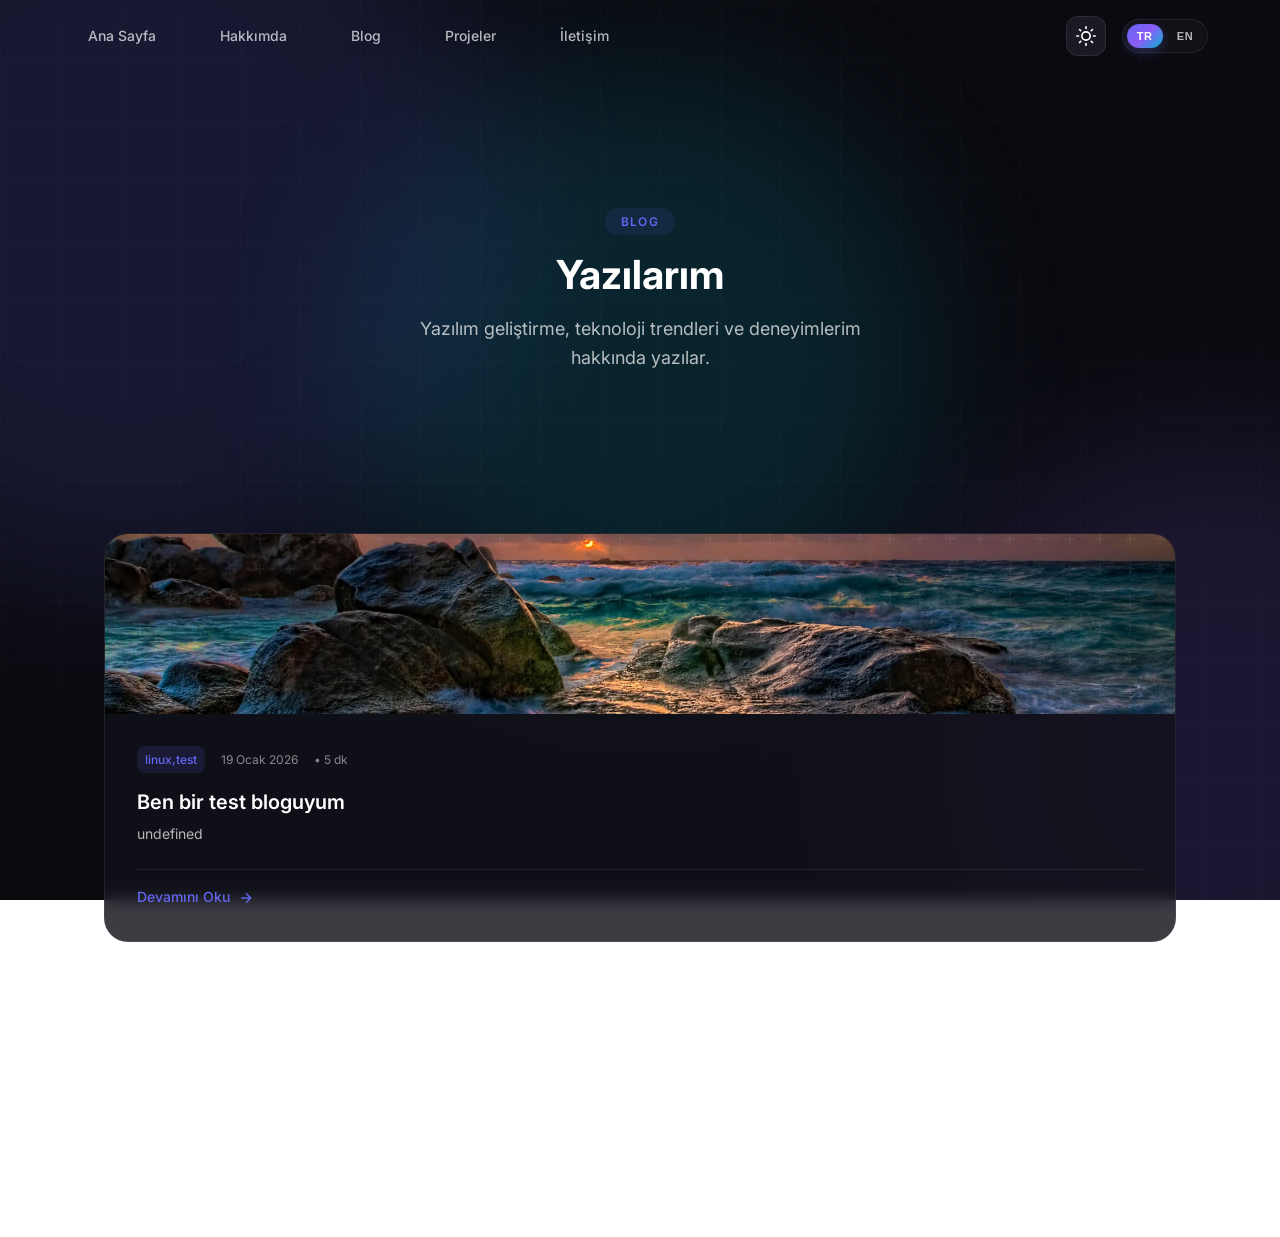
==== commit ad47edb2: "Add files via upload" ====
--- a/blog.html
+++ b/blog.html
@@ -3,7 +3,7 @@
 
 <head>
     <meta charset="UTF-8">
-    <meta name="viewport" content="width=device-width, initial-scale=1.0">
+    <meta name="viewport" content="width=device-width, initial-scale=1.0" content="width=500" >
     <meta name="description" content="Alper'in blog yazıları - Yazılım, teknoloji ve daha fazlası">
     <title>Blog | Alper</title>
     <link rel="preconnect" href="https://fonts.googleapis.com">
--- a/style.css
+++ b/style.css
@@ -107,6 +107,7 @@
 }
 
 html {
+    overflow-x: hidden;
     scroll-behavior: smooth;
     scroll-padding-top: 80px;
 }
@@ -128,7 +129,7 @@
     top: 0;
     left: 0;
     width: 100%;
-    height: 100vh;
+    height: 100%;
     z-index: -2;
     overflow: hidden;
     background: var(--bg-primary);
@@ -279,6 +280,7 @@
     box-shadow: 0 0 30px rgba(99, 102, 241, 0.4);
 }
 
+
 .nav-menu {
     display: flex;
     gap: var(--space-xl);
@@ -475,6 +477,7 @@
 }
 
 .hero-cta {
+    
     display: flex;
     gap: var(--space-md);
     margin-top: var(--space-md);
@@ -611,7 +614,7 @@
 }
 
 .code-window {
-    position: relative;
+    position: relative; 
     background: #0d1117;
     /* Solid dark background for better contrast */
     border: 1px solid rgba(255, 255, 255, 0.1);
@@ -621,6 +624,7 @@
     box-shadow:
         0 25px 50px -12px rgba(0, 0, 0, 0.6),
         0 0 20px rgba(99, 102, 241, 0.2);
+    
 }
 
 .window-header {
@@ -650,11 +654,14 @@
 }
 
 .code-content {
+
+    max-height: 350px;
+    max-width:250px;
     padding: var(--space-lg);
     font-family: 'Fira Code', 'Monaco', monospace;
     font-size: var(--font-size-sm);
     line-height: 1.8;
-    overflow-x: auto;
+    overflow: hidden;
     color: #ffffff;
 }
 
@@ -757,6 +764,8 @@
 }
 
 .skill-card {
+    margin-left: auto;
+    margin-right: auto;
     padding: var(--space-xl);
     background: var(--bg-glass);
     border: 1px solid var(--border-color);
@@ -809,12 +818,17 @@
 }
 
 .project-card {
+    
     background: var(--bg-glass);
     border: 1px solid var(--border-color);
     border-radius: var(--radius-xl);
     overflow: hidden;
     backdrop-filter: blur(var(--blur-sm));
     transition: var(--transition-base);
+
+    max-width: 1200px;
+    margin: 0 auto;
+    padding: var(--space-xl) var(--space-3xl);
 }
 
 .project-card:hover {
@@ -979,6 +993,7 @@
 
 .contact-info-wrapper {
     margin-left: var(--space-md);
+    
     opacity: 0;
     transform: translateX(20px);
     transition: opacity 1.8s ease-in-out,
@@ -1090,6 +1105,7 @@
 
 /* Footer */
 .footer {
+    background-color: transparent;
     border-top: 1px solid var(--border-color);
     padding: var(--space-2xl) 0;
 }
@@ -1134,6 +1150,9 @@
 }
 
 .fade-in.visible {
+
+    min-width:100px;
+    min-height:100px;
     opacity: 1;
     transform: translateY(0);
 }
@@ -1173,7 +1192,8 @@
     }
 
     .hero-card {
-        max-width: 350px;
+        max-height: 300px;
+        max-width: 300px;
     }
 
     .project-card.featured {
@@ -1494,6 +1514,11 @@
     font-size: 0.9em;
 }
 
+.content-wrapper {
+    margin: 0 auto;
+    padding: var(--space-xl);
+}
+
 .article-content pre {
     background: var(--bg-secondary);
     border: 1px solid var(--border-color);
@@ -1592,8 +1617,9 @@
 
 .github-stats-grid {
     display: grid;
-    grid-template-columns: repeat(4, 1fr);
+    grid-template-columns: repeat(auto-fit, minmax(320px, 1fr));
     gap: var(--space-lg);
+    margin-bottom: var(--space-2xl);
 }
 
 .github-stat-card {
@@ -2122,7 +2148,7 @@
     }
 }
 
-@media (max-width: 480px) {
+@media (max-width: 400px) {
     .github-stats-grid {
         grid-template-columns: 1fr;
     }
